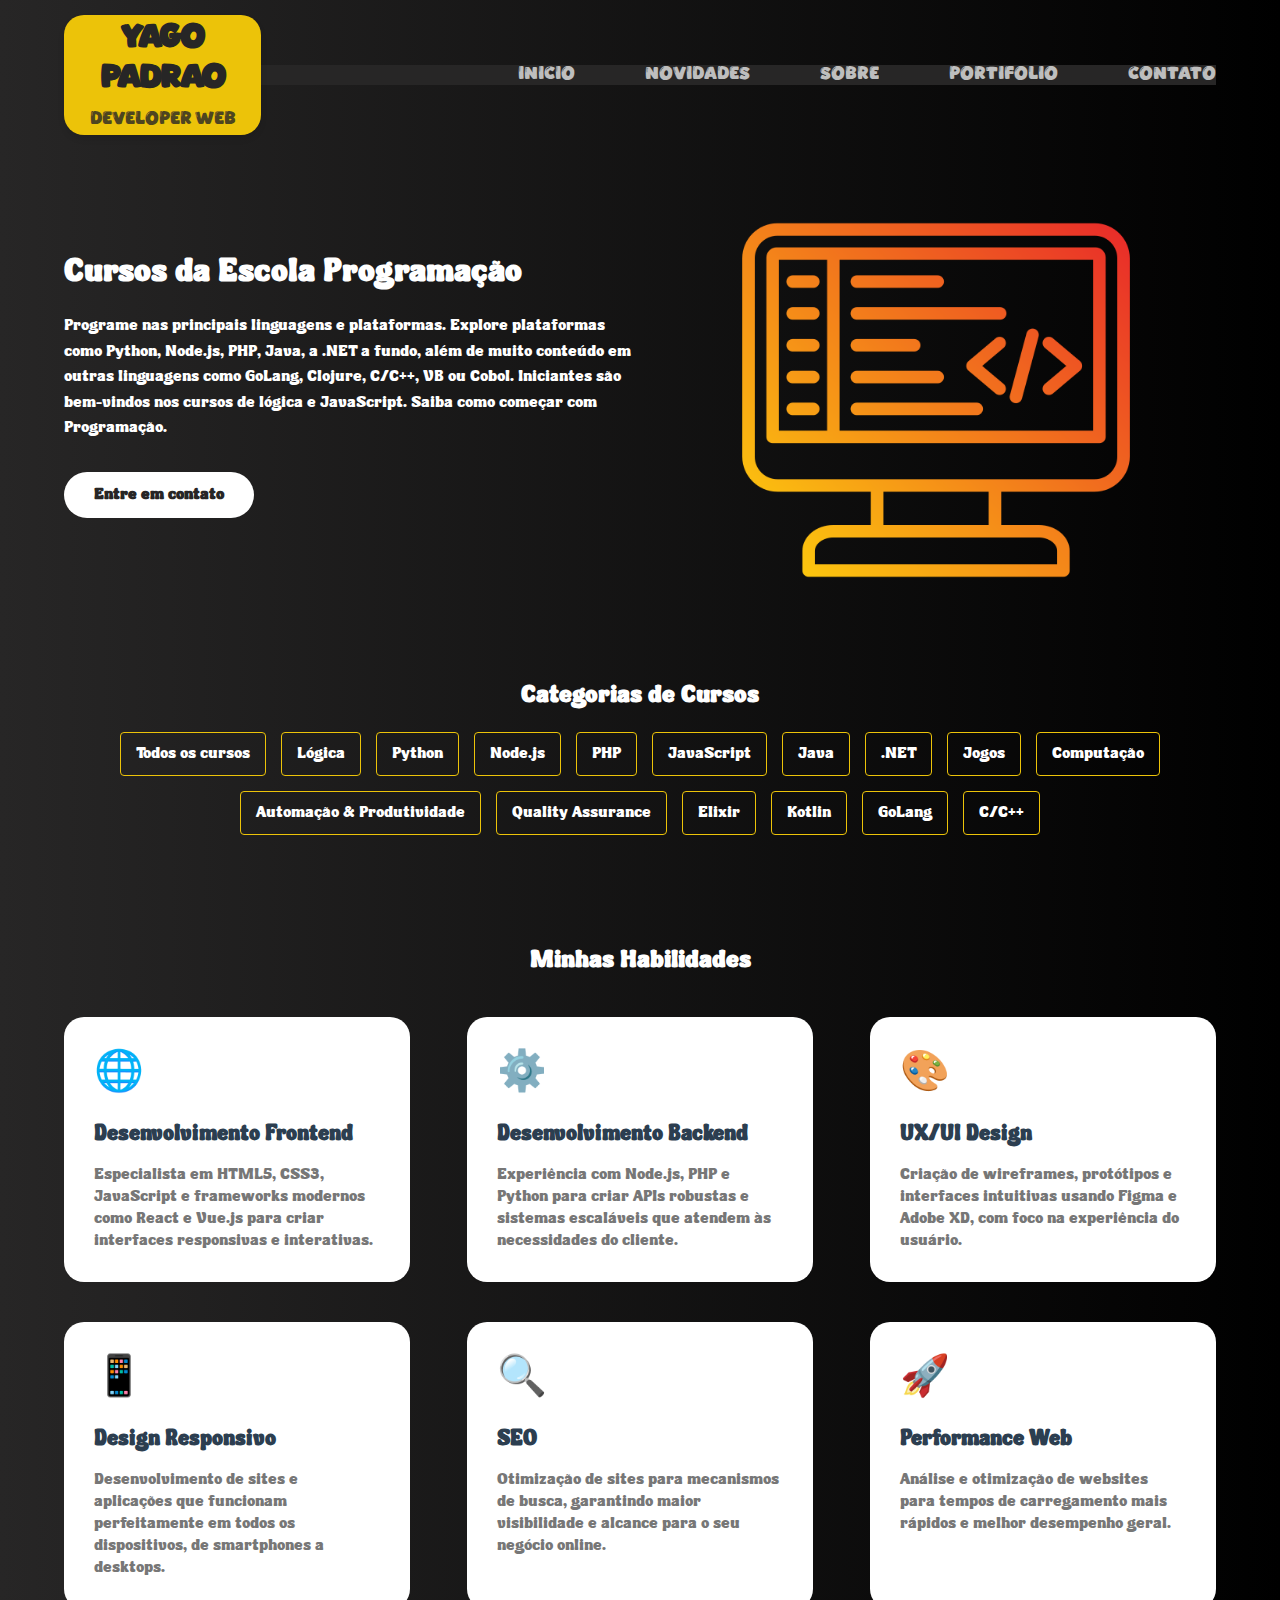
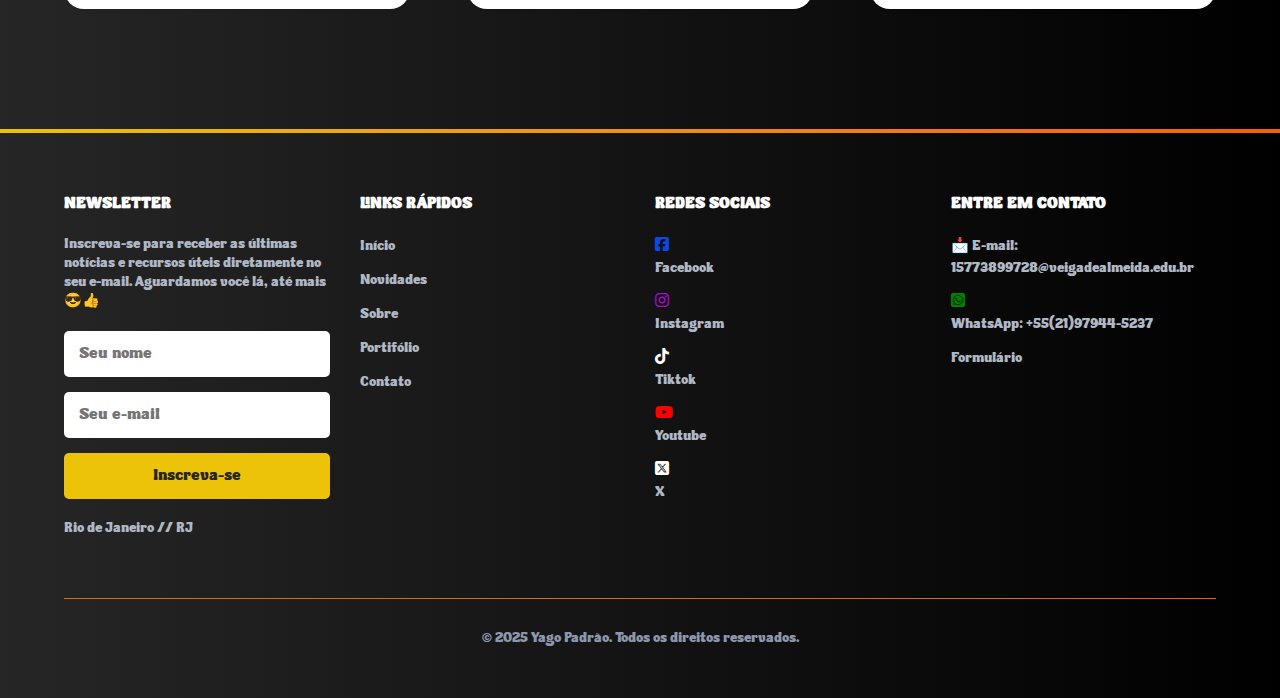
==== index.html @ 69224cd0 "v7" ====
<!doctype html>
<html lang="pt-BR">

<head>
    <meta charset="UTF-8" />
    <meta name="viewport" content="width=device-width, initial-scale=1.0" />
    <title>Início-My Website</title>
    <link rel="stylesheet" href="style.css" />
    <link rel="stylesheet" href="https://cdnjs.cloudflare.com/ajax/libs/font-awesome/6.7.2/css/all.min.css"
        integrity="sha512-Evv84Mr4kqVGRNSgIGL/F/aIDqQb7xQ2vcrdIwxfjThSH8CSR7PBEakCr51Ck+w+/U6swU2Im1vVX0SVk9ABhg=="
        crossorigin="anonymous" referrerpolicy="no-referrer" />
</head>

<body>
    <header class="header">
        <div class="header-content">
            <div class="logo">
                <div class="name">Yago Padrão</div>
                <div class="tagline">Developer Web</div>
            </div>

            <!-- Botão hamburguer e checkbox para controle do menu -->
            <input type="checkbox" id="menu-toggle" class="menu-toggle" />
            <label for="menu-toggle" class="hamburger-btn">
                <span class="hamburger-line"></span>
                <span class="hamburger-line"></span>
                <span class="hamburger-line"></span>
            </label>

            <nav class="nav-categories">
                <a href="./index.html">INÍCIO</a>
                <a href="./src/paginas/Novidades/index.html">NOVIDADES</a>
                <a href="./src/paginas/Sobre/index.html">SOBRE</a>
                <a href="./src/paginas/Portifolio/index.html">PORTIFÓLIO</a>
                <a href="./src/paginas/Contato/index.html">CONTATO</a>
            </nav>
        </div>
    </header>

    <main class="main-content">
        <div class="main-container">
            <div class="content-text">
                <h1>Cursos da Escola Programação</h1>
                <p>
                    Programe nas principais linguagens e plataformas. Explore
                    plataformas como Python, Node.js, PHP, Java, a .NET a fundo, além de
                    muito conteúdo em outras linguagens como GoLang, Clojure, C/C++, VB
                    ou Cobol. Iniciantes são bem-vindos nos cursos de lógica e
                    JavaScript. Saiba como começar com Programação.
                </p>
                <a href="./src/paginas/Contato/index.html" class="cta-button">Entre em contato</a>
            </div>
            <div class="content-illustration">
                <img src="./src/img/pc 2 (transparent icon).png" alt="Programming illustration" />
            </div>
        </div>
    </main>

    <section class="course-categories">
        <div class="category-container">
            <h2>Categorias de Cursos</h2>
            <div class="category-links">
                <a href="#">Todos os cursos</a>
                <a href="#">Lógica</a>
                <a href="#">Python</a>
                <a href="#">Node.js</a>
                <a href="#">PHP</a>
                <a href="#">JavaScript</a>
                <a href="#">Java</a>
                <a href="#">.NET</a>
                <a href="#">Jogos</a>
                <a href="#">Computação</a>
                <a href="#">Automação & Produtividade</a>
                <a href="#">Quality Assurance</a>
                <a href="#">Elixir</a>
                <a href="#">Kotlin</a>
                <a href="#">GoLang</a>
                <a href="#">C/C++</a>
            </div>
        </div>
    </section>

    <!-- Habilidades Section -->
    <section class="skills" id="habilidades">
        <div class="container">
            <h2 class="section-title">Minhas Habilidades</h2>
            <div class="skills-content">
                <div class="skill-box">
                    <div class="skill-icon">🌐</div>
                    <h3 class="skill-title">Desenvolvimento Frontend</h3>
                    <p>
                        Especialista em HTML5, CSS3, JavaScript e frameworks modernos como
                        React e Vue.js para criar interfaces responsivas e interativas.
                    </p>
                </div>
                <div class="skill-box">
                    <div class="skill-icon">⚙️</div>
                    <h3 class="skill-title">Desenvolvimento Backend</h3>
                    <p>
                        Experiência com Node.js, PHP e Python para criar APIs robustas e
                        sistemas escaláveis que atendem às necessidades do cliente.
                    </p>
                </div>
                <div class="skill-box">
                    <div class="skill-icon">🎨</div>
                    <h3 class="skill-title">UX/UI Design</h3>
                    <p>
                        Criação de wireframes, protótipos e interfaces intuitivas usando
                        Figma e Adobe XD, com foco na experiência do usuário.
                    </p>
                </div>
                <div class="skill-box">
                    <div class="skill-icon">📱</div>
                    <h3 class="skill-title">Design Responsivo</h3>
                    <p>
                        Desenvolvimento de sites e aplicações que funcionam perfeitamente
                        em todos os dispositivos, de smartphones a desktops.
                    </p>
                </div>
                <div class="skill-box">
                    <div class="skill-icon">🔍</div>
                    <h3 class="skill-title">SEO</h3>
                    <p>
                        Otimização de sites para mecanismos de busca, garantindo maior
                        visibilidade e alcance para o seu negócio online.
                    </p>
                </div>
                <div class="skill-box">
                    <div class="skill-icon">🚀</div>
                    <h3 class="skill-title">Performance Web</h3>
                    <p>
                        Análise e otimização de websites para tempos de carregamento mais
                        rápidos e melhor desempenho geral.
                    </p>
                </div>
            </div>
        </div>
    </section>

    <div class="gradient-divider"></div>

    <footer>
        <div class="container footer-content">
            <div class="footer-columns">
                <div class="footer-column">
                    <h4>Newsletter</h4>
                    <p>
                        Inscreva-se para receber as últimas notícias e recursos úteis diretamente no seu e-mail.
                        Aguardamos você lá, até mais 😎👍
                    </p>
                    <form class="newsletter-form">
                        <input type="text" placeholder="Seu nome" required />
                        <input type="email" placeholder="Seu e-mail" required />
                        <button type="submit"><a href="./src/paginas/newsletter/index.html">Inscreva-se</a></button>
                    </form>

                    <div class="footer-links">
                        <p>Rio de Janeiro // RJ</p>
                    </div>
                </div>
                <div class="footer-column">
                    <h4>Links Rápidos</h4>
                    <ul>
                        <li><a href="/html-css/index.html">Início</a></li>
                        <li><a href="./src/paginas/Novidades/index.html">Novidades</a></li>
                        <li><a href="./src/paginas/Sobre/index.html">Sobre</a></li>
                        <li><a href="./src/paginas/Portifolio/index.html">Portifólio</a></li>
                        <li><a href="./src/paginas/Contato/index.html">Contato</a></li>
                    </ul>
                </div>
                <div class="footer-column">
                    <h4>Redes Sociais</h4>
                    <ul>
                        <div class="social-icon">
                            <i class="fa-brands fa-square-facebook"></i>
                            <li><a href="https://www.facebook.com/" target="_blank">Facebook</a></li>
                        </div>
                        <div class="social-icon">
                            <i class="fa-brands fa-instagram"></i>
                            <li><a href="https://www.instagram.com/" target="_blank">Instagram</a></li>
                        </div>
                        <div class="social-icon">
                            <i class="fa-brands fa-tiktok"></i>
                            <li><a href="https://www.tiktok.com" target="_blank">Tiktok</a></li>
                        </div>
                        <div class=" social-icon">
                            <i class="fa-brands fa-youtube"></i>
                            <li><a href="https://www.youtube.com/" target="_blank">Youtube</a></li>
                        </div>
                        <div class=" social-icon">
                            <i class="fa-brands fa-square-x-twitter"></i>
                            <li><a href="https://x.com/" target="_blank">X</a></li>
                        </div>
                    </ul>
                </div>
                <div class="footer-column">
                    <h4>Entre em Contato</h4>
                    <ul>
                        <li><a href="https://outlook.office.com/mail/" target="_blank">📩 E-mail:
                                15773899728@veigadealmeida.edu.br </a></li>
                        <div class="social-icon">
                            <i class="fa-brands fa-square-whatsapp"></i>
                            <li><a href="https://contate.me/5521979445237" target="_blank">WhatsApp:
                                    +55(21)97944-5237</a></li>
                        </div>
                        <li><a href="./src/paginas/Contato/index.html">Formulário</a></li>
                    </ul>
                </div>
            </div>
            <div class="footer-bottom">
                <p>© 2025 Yago Padrão. Todos os direitos reservados.</p>
            </div>
        </div>
    </footer>
</body>

</html>
---- style.css ----
* {
    margin: 0;
    padding: 0;
    box-sizing: border-box;
    font-family: Feelin;
}

html {
    width: 100vw;
    overflow-x: hidden;
}

body {
    background-color: #f4f4f4;
    max-width: 100%;
    overflow-x: hidden;
}

/* Header Styles */
.header {
    background-image: linear-gradient(to right, #272626, black);
    color: #FFFFFF;
    width: 100%;
}

.header-content {
    display: flex;
    max-width: 1500px;
    margin: 0 auto;
    justify-content: space-between;
    align-items: center;
    padding: 15px 5%;
    position: relative; /* Adicionado para posicionamento do botão hambúrguer */
}

.logo {
    text-align: center;
    background-color: #ecc309;
    color: #272626;
    padding: 5px 10px;
    border-radius: 20px;
    box-shadow: 0 4px 6px rgba(0,0,0,0.1);
    transition: transform 0.3s ease;
    position: relative;
    margin-right: 0;
}

.logo:hover {
    transform: scale(1.05);
}

.name {
    font-size: 30px;
    font-family: Backso;
    font-weight: bold;
    letter-spacing: -2px;
}

.tagline {
    font-size: 16px;
    font-family: Backso;
    margin-top: 10px;
    opacity: 0.8;
}

.header-content nav {
    display: flex;
    gap: 20px;
}

.header-content-nav a {
    color: #FFFFFF;
    text-decoration: none;
    font-size: 0.9rem;
}

.header-actions {
    display: flex;
    align-items: center;
    gap: 15px;
}

/* Estilo para o botão hambúrguer e menu mobile */
.menu-toggle {
    display: none; /* Esconde o checkbox */
}

.hamburger-btn {
    display: none; /* Por padrão o botão fica escondido */
    flex-direction: column;
    justify-content: space-between;
    width: 30px;
    height: 22px;
    cursor: pointer;
    position: absolute;
    top: 25px;
    right: 25px;
    z-index: 100;
}

.hamburger-line {
    display: block;
    width: 100%;
    height: 3px;
    background-color: #FFFFFF;
    border-radius: 3px;
    transition: all 0.3s ease;
}

/* Navigation Categories */
.nav-categories {
    background-image: linear-gradient(to right, #272626);
    width: 100%;
    display: flex;
    justify-content: flex-end; /* Alinha os links à direita */
}

.nav-content {
    display: flex;
    justify-content: center;
    max-width: 1300px;
    margin: 0 auto;
    padding: 20px 5%;
    gap: 20px;
    flex-wrap: wrap;
}

@font-face {
    font-family: 'Feelin';
    src: url('./src/fonts/Feelin\ Teachy\ TTF.ttf') format('truetype');
}

/*Aqui vc coloca a interligação da fonte ao seu site*/
@font-face {   
    font-family: 'Backso'; 
    src: url('./src/fonts/Backso.otf') format('opentype'), url('./src/fonts/Backso.ttf') format('truetype'); 
}

.nav-categories a {
    color: #FFFFFF;
    text-decoration: none;
    margin-left: 50px;
    font-size: 1rem;
    font-family: Backso;   
    opacity: 0.7;
    transition: all 0.3s ease;
    position: relative;
}

.nav-categories a:hover {
    opacity: 1;
    color: #ecc309; /*cor do link quando o mouse passa por cima.*/
    transform: translateY(-4px); /*faz leves e pequenos deslocamentos verticais de elementos de forma suave e eficiente para cima */
}

.nav-categories a::after {
    content: '';/**/
    position: absolute; /**/
    bottom: -5px; /**/
    left: 0; /**/
    width: 0; /**/
    height: 2px; /**/
    background-color: #ecc309; /*cor do sublinhado*/
    transition: width 0.3s; /*animacao suave do sublinhado (velocidade com que ele aparece)*/
}

.nav-categories a:hover::after {
    width: 100%;
}

/* Main Content */
.main-content {
    background-image: linear-gradient(to right, #272626, #000);
    color: #FFFFFF;
    width: 100%;
}

.main-container {
    display: flex;
    max-width: 1500px;
    margin: 0 auto;
    padding: 50px 5%;
    align-items: center;
}

.content-text {
    flex: 1;
}

.content-text h1 {
    font-size: 2rem;
    margin-bottom: 20px;
}

.content-text p {
    margin-bottom: 30px;
    line-height: 1.6;
}

/*Referente ao botao de "entre em contato"*/
.cta-button {
    display: inline-block;
    background-color: #ffffff;
    color: #272626;
    margin-bottom: 30px;
    padding: 12px 30px;
    text-decoration: none;
    border-radius: 30px;
    font-weight: bold;
    transition: transform 0.3s, box-shadow 0.3s;
    position: relative; /* Adicionar posição relativa */
}

/*Referente ao hover do botao*/
.cta-button:hover {
    transform: translateY(-3px);
    box-shadow: 0 5px 15px rgba(231, 189, 3, 0.1);
    color: #ecc309;
    background-color: #000;
    transition: background-color 0.3s, color 0.3s;
    border: 1px solid #ecc309; /* Corrigido: vírgulas removidas */
}

.content-illustration {
    flex: 1;
    display: flex;
    justify-content: flex-end;
}

.content-illustration img {
    max-width: 400px;
    height: auto;
    margin-right: 80px;
}

/* Course Categories */
.course-categories {
    background-image: linear-gradient(to right, #272626, #000);
    width: 100%;
}

.category-container {
    max-width: 1500px;
    margin: 0 auto;
    padding: 30px 5%;
    text-align: center;
}

.course-categories h2 {
    margin-bottom: 20px;
    color: #FFFFFF;
}

.category-links {
    display: flex;
    justify-content: center;
    flex-wrap: wrap;
    gap: 15px;
}

.category-links a {
    text-decoration: none;
    color: #fff;
    border: 1px solid #ecc309;
    padding: 10px 15px;
    border-radius: 4px;
    transition: background-color 0.3s, color 0.3s;
}

.category-links a:hover {
    background-color: #272626;
    color: #FFFFFF;
}

/* Habilidades section */
.skills {
    padding: 80px 0; /*Isso se refere ao preenchimento interno da coloracao do background da section que no caso é a cor: #f9f9f9.*/
    background-image: linear-gradient(to right, #272626, #000);/*Isso é a cor de fundo da section.*/
}

/*Isso se refere aos conteiners retangulares (brancos) que cobrem o texto interno (o conteudo um si)*/
.skills-content {  
    display: flex;  /*isso organiza os containers retangulares em colunas dispostos na posicao 3x3.*/
    flex-wrap: wrap; /*Organiza os containers retangulares em suas posicoes.*/
    justify-content: space-between; /* Coloca um espaço igualitario entre os containers retangulares.*/
    max-width: 1500px;
    margin: 0 auto;
    padding: 0 5%;
}

/*Isso se refere ao box (como se fosse um container dentro de outro container) dentro dos containers retangulares*/
.skill-box {
    background-color: white; /*Cor dos containers retangulares*/
    border-radius: 20px; /*formato da Borda do container retangular*/
    padding: 30px; /*Preenchimento interno do container retangular*/
    width: 30%; /*Largura do container retangular*/
    margin-bottom: 40px; /*Se refere a mergem inferior (a baixo dos containers).*/
    box-shadow: 0 5px 15px rgba(0, 0, 0, 0.007); /*Isso se refere ao sombreamento do container retangular (atras do container/sensacao de destacamento 3D) (esse fica fixo o tempo todo).*/
    transition: transform 0.3s, box-shadow 0.3s; /*Suaviza a transisao da movimentacao 3D do container retangular.*/
}

/*Cria o efeito houver nos cards de habilidades.*/
.skill-box:hover {
    transform: translateY(-10px);/*faz leves e pequenos deslocamentos verticais de elementos de forma suave e eficiente para cima*/
    box-shadow: 0 15px 30px rgba(0, 0, 0, 0.007); /*Cria uma sombra atras do container retangular quando o mouse passa em cima, (apenas aparece quando passado por cima o mouse).*/
}

/*Se refere aos icones dos boxs*/
.skill-icon {
    font-size: 2.5rem; /* Se refere ao tamanho de todos os icones de todos os cards.*/
    margin-bottom: 20px; /*Margem inferior dos icones em relacao a distancia do texto em baixo.*/
}

/*Se refere ao titulo h2 dos boxs*/
.skill-title {
    font-size: 1.3rem; /*tamanho do titulo dos cards.*/
    margin-bottom: 15px; /*margem inferior do titulo em relacao a distancia do texto em baixo.*/
    color: #2c3e50; /*cor do titulo dos cards.*/
}
.skills .section-title {
    color: #ffff;
    text-align: center;
    margin-bottom: 40px;
}

/*Texto <p> dentro das Boxs*/
.skill-box p {
    color: #777; /*Cor do texto paragrafo (em todos os cards).*/
}

/* Responsive design for skills section */
@media screen and (max-width: 992px) {
    .skill-box {
        width: 45%; /* Duas colunas em tablets */
    }
}

@media screen and (max-width: 768px) {
    .skill-box {
        width: 100%; /* Uma coluna em dispositivos móveis */
        margin-left: 0;
        margin-right: 0;
    }
    
    .skills-content {
        justify-content: center; /* Centraliza os cards em dispositivos móveis */
    }
}

/* Gradient Divider */
.gradient-divider {
    height: 4px;
    width: 100%;
    background-image: linear-gradient(to right, #ecc309, #f55f08);
    margin: 0;
    padding: 0;
}

/* Updated Footer Styles */
footer {
    background-image: linear-gradient(to right, #272626, #000);
    color: white;
    padding: 60px 0 30px;
    width: 100%;
}

.footer-content {
    max-width: 1500px;
    margin: 0 auto;
    padding: 0 5%;
}

.footer-columns {
    display: flex;
    justify-content: space-between;
    margin-bottom: 40px;
}

.footer-column {
    flex: 1;
    margin-right: 30px;
}

.footer-column:last-child {
    margin-right: 0;
}

.footer-column h4 {
    font-size: 1rem;
    margin-bottom: 20px;
    text-transform: uppercase;
    color: #fff;
}

.footer-column p {
    font-size: 0.9rem;
    color: #B0B8C5;
    margin-bottom: 20px;
}

.fa-square-facebook {
    color: rgb(13, 72, 236);
}

.fa-instagram {
    color: rgb(164, 11, 211);
}

.fa-youtube {
    color: red;
}

.fa-square-x-twitter {
    color: #fff;
}

.fa-square-whatsapp {
    color: green;
}

.newsletter-form input {
    width: 100%;
    background-color: #fff;
    border: none;
    color: black;
    padding: 12px 15px;
    margin-bottom: 15px;
    border-radius: 5px;
    font-size: 1rem;
}

.newsletter-form button {
    width: 100%;
    background-color: #ecc309;
    color: #272626;
    border: none;
    padding: 12px 15px;
    border-radius: 5px;
    cursor: pointer;
    font-size: 1rem;
    transition: background-color 0.3s;
}

.newsletter-form button a {
    text-decoration: none;
    color: #272626;
}

.newsletter-form button a:hover {
    color: #ecc309;
}

.newsletter-form button:hover {
    background-color: #000;
    color:#ecc309;
    border: 1px solid #ecc309
}

.footer-links {
    margin-top: 20px;
    color: #8C97AD;
    font-size: 0.9rem;
}

.footer-links a {
    color: #8C97AD;
    text-decoration: none;
}

.footer-column ul {
    list-style: none;
    padding: 0;
}

.footer-column ul li {
    margin-bottom: 12px;
}

.footer-column ul li a {
    color: #B0B8C5;
    text-decoration: none;
    font-size: 0.9rem;
    transition: color 0.3s;
}

.footer-column ul li a:hover {
    color: #ecc309;
}

.footer-bottom {
    border-top: 1px solid #f55f08;
    padding-top: 30px;
    text-align: center;
}

.footer-bottom p {
    color: #8C97AD;
    font-size: 0.9rem;
    margin-bottom: 20px;
}

/* Responsive Design */
@media screen and (max-width: 768px) {
    .header-content {
        flex-direction: column;
        gap: 15px;
        padding-bottom: 20px;
    }

    /* Mostra o botão hambúrguer */
    .hamburger-btn {
        display: flex;
    }
    
    /* Reestiliza o nav-categories para modo mobile */
    .nav-categories {
        position: fixed;
        top: 0;
        right: -100%;
        width: 250px;
        height: 100vh;
        background-image: linear-gradient(to bottom, #272626, black);
        flex-direction: column;
        align-items: flex-start;
        justify-content: flex-start;
        padding-top: 70px;
        transition: right 0.3s ease;
        z-index: 90;
    }
    
    .nav-categories a {
        margin: 15px 25px;
        font-size: 1.2rem;
        display: block;
        width: 100%;
    }
    
    /* Quando o checkbox está marcado, mostra o menu */
    .menu-toggle:checked ~ .nav-categories {
        right: 0;
    }
    
    /* Animação das linhas do hambúrguer quando ativo */
    .menu-toggle:checked ~ .hamburger-btn .hamburger-line:nth-child(1) {
        transform: translateY(9px) rotate(45deg);
    }
    
    .menu-toggle:checked ~ .hamburger-btn .hamburger-line:nth-child(2) {
        opacity: 0;
    }
    
    .menu-toggle:checked ~ .hamburger-btn .hamburger-line:nth-child(3) {
        transform: translateY(-9px) rotate(-45deg);
    }

    .logo {
        margin-bottom: 40px;
        margin-left: 15px;
        z-index: 80;
    }

    .name {
        font-size: 1.5rem;
    }

    .main-container {
        flex-direction: column;
        text-align: center;
    }

    .content-illustration {
        justify-content: center;
        margin-top: 30px;
        margin-left: 100px;
    }

    .content-illustration img {
        width: 100%;
        margin-left: -20px;
    }

    .header-nav, .header-actions {
        flex-direction: column;
        align-items: center;
    }

    .footer-columns {
        flex-direction: column;
    }

    .footer-column {
        margin-right: 0;
        margin-bottom: 30px;
    }

    .footer-bottom {
        flex-direction: column;
        text-align: center;
        gap: 20px;
    }
}
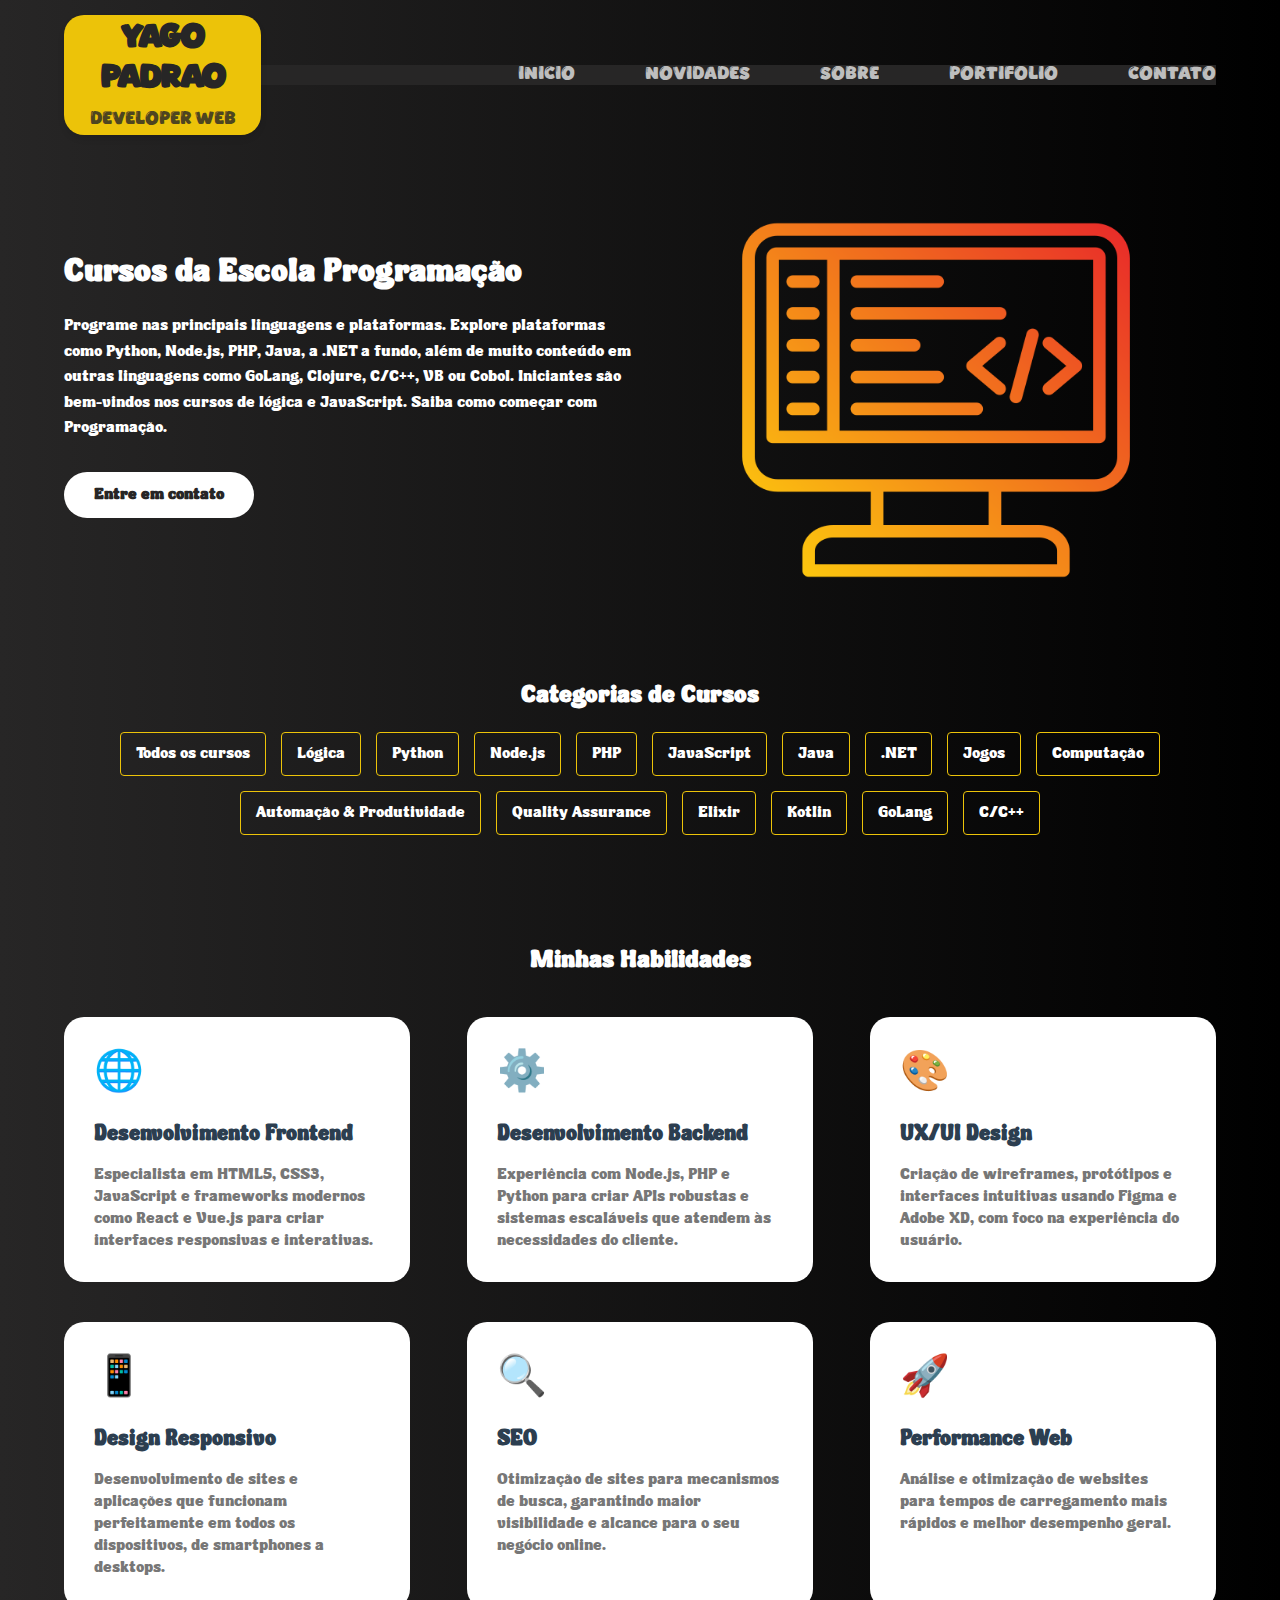
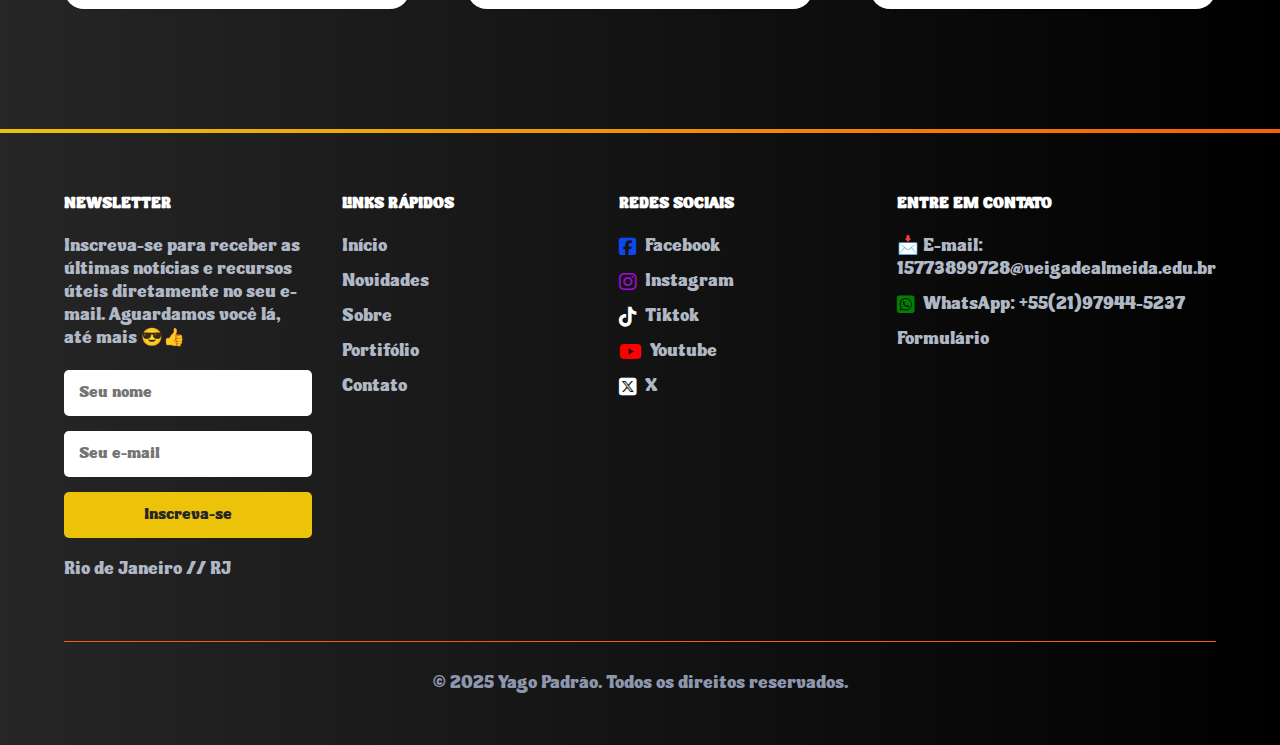
==== commit cd6ed7ad: "v8" ====
--- a/index.html
+++ b/index.html
@@ -168,41 +168,32 @@
                         <li><a href="./src/paginas/Contato/index.html">Contato</a></li>
                     </ul>
                 </div>
+
+                <!-- Seção de Redes Sociais (modificada) -->
                 <div class="footer-column">
                     <h4>Redes Sociais</h4>
                     <ul>
-                        <div class="social-icon">
-                            <i class="fa-brands fa-square-facebook"></i>
-                            <li><a href="https://www.facebook.com/" target="_blank">Facebook</a></li>
-                        </div>
-                        <div class="social-icon">
-                            <i class="fa-brands fa-instagram"></i>
-                            <li><a href="https://www.instagram.com/" target="_blank">Instagram</a></li>
-                        </div>
-                        <div class="social-icon">
-                            <i class="fa-brands fa-tiktok"></i>
-                            <li><a href="https://www.tiktok.com" target="_blank">Tiktok</a></li>
-                        </div>
-                        <div class=" social-icon">
-                            <i class="fa-brands fa-youtube"></i>
-                            <li><a href="https://www.youtube.com/" target="_blank">Youtube</a></li>
-                        </div>
-                        <div class=" social-icon">
-                            <i class="fa-brands fa-square-x-twitter"></i>
-                            <li><a href="https://x.com/" target="_blank">X</a></li>
-                        </div>
+                        <li><a href="https://www.facebook.com/" target="_blank"><i
+                                    class="fa-brands fa-square-facebook"></i> Facebook</a></li>
+                        <li><a href="https://www.instagram.com/" target="_blank"><i class="fa-brands fa-instagram"></i>
+                                Instagram</a></li>
+                        <li><a href="https://www.tiktok.com" target="_blank"><i class="fa-brands fa-tiktok"></i>
+                                Tiktok</a></li>
+                        <li><a href="https://www.youtube.com/" target="_blank"><i class="fa-brands fa-youtube"></i>
+                                Youtube</a></li>
+                        <li><a href="https://x.com/" target="_blank"><i class="fa-brands fa-square-x-twitter"></i> X</a>
+                        </li>
                     </ul>
                 </div>
+
+                <!-- Seção de Entre em Contato (modificada) -->
                 <div class="footer-column">
                     <h4>Entre em Contato</h4>
                     <ul>
                         <li><a href="https://outlook.office.com/mail/" target="_blank">📩 E-mail:
-                                15773899728@veigadealmeida.edu.br </a></li>
-                        <div class="social-icon">
-                            <i class="fa-brands fa-square-whatsapp"></i>
-                            <li><a href="https://contate.me/5521979445237" target="_blank">WhatsApp:
-                                    +55(21)97944-5237</a></li>
-                        </div>
+                                15773899728@veigadealmeida.edu.br</a></li>
+                        <li><a href="https://contate.me/5521979445237" target="_blank"><i
+                                    class="fa-brands fa-square-whatsapp"></i> WhatsApp: +55(21)97944-5237</a></li>
                         <li><a href="./src/paginas/Contato/index.html">Formulário</a></li>
                     </ul>
                 </div>
--- a/style.css
+++ b/style.css
@@ -393,29 +393,39 @@
 }
 
 .footer-column p {
-    font-size: 0.9rem;
+    font-size: 1.1rem;
     color: #B0B8C5;
     margin-bottom: 20px;
 }
 
 .fa-square-facebook {
     color: rgb(13, 72, 236);
+    font-size: 20px;
 }
 
 .fa-instagram {
     color: rgb(164, 11, 211);
+    font-size: 20px;
+}
+
+.fa-tiktok {
+    color: #fff;
+    font-size: 20px;
 }
 
 .fa-youtube {
     color: red;
+    font-size: 20px;
 }
 
 .fa-square-x-twitter {
     color: #fff;
+    font-size: 20px;
 }
 
 .fa-square-whatsapp {
     color: green;
+    font-size: 20px;
 }
 
 .newsletter-form input {
@@ -479,8 +489,14 @@
 .footer-column ul li a {
     color: #B0B8C5;
     text-decoration: none;
-    font-size: 0.9rem;
+    font-size: 1.1rem;
     transition: color 0.3s;
+    display: flex;
+    align-items: center;
+}
+
+.footer-column ul li a i {
+    margin-right: 8px; /* Espaço entre o ícone e o texto */
 }
 
 .footer-column ul li a:hover {
@@ -495,7 +511,7 @@
 
 .footer-bottom p {
     color: #8C97AD;
-    font-size: 0.9rem;
+    font-size: 1.1rem;
     margin-bottom: 20px;
 }
 
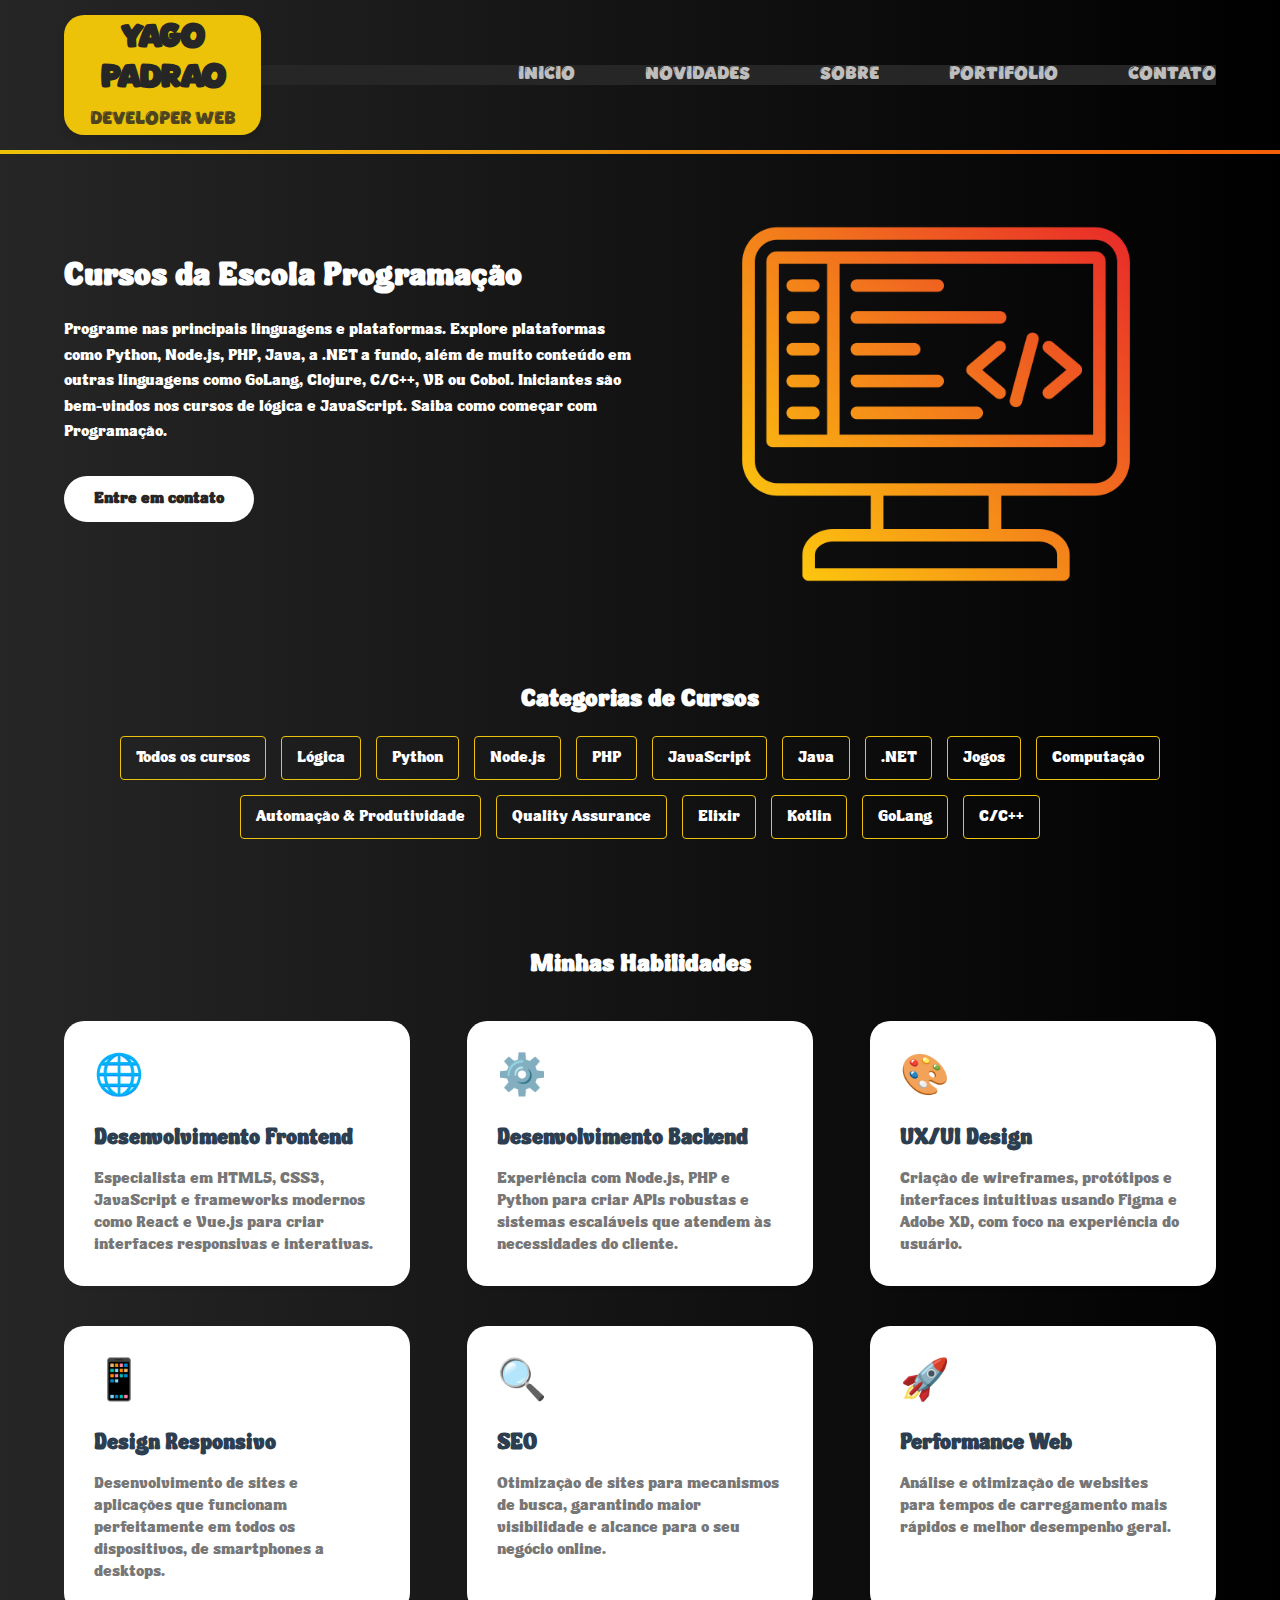
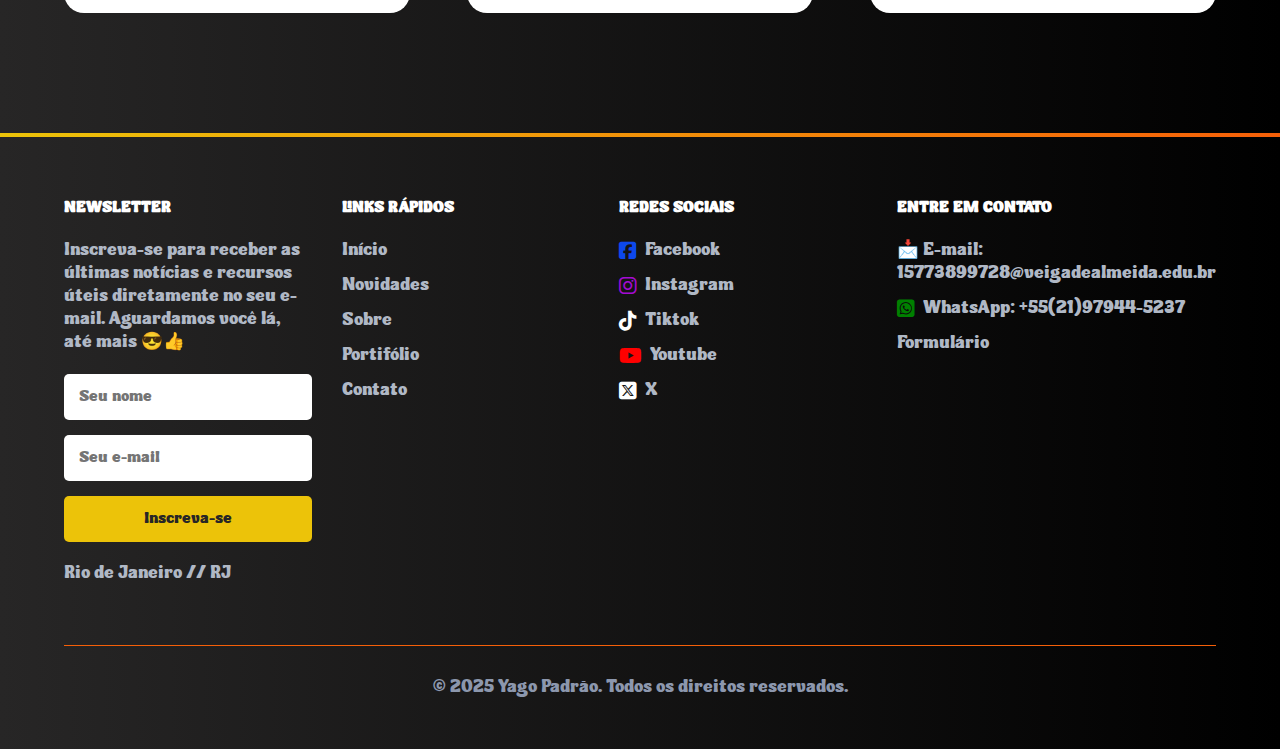
==== commit cf0b02de: "v17" ====
--- a/index.html
+++ b/index.html
@@ -28,7 +28,7 @@
             </label>
 
             <nav class="nav-categories">
-                <a href="./index.html">INÍCIO</a>
+                <a href="/html-css/index.html">INÍCIO</a>
                 <a href="./src/paginas/Novidades/index.html">NOVIDADES</a>
                 <a href="./src/paginas/Sobre/index.html">SOBRE</a>
                 <a href="./src/paginas/Portifolio/index.html">PORTIFÓLIO</a>
@@ -36,6 +36,8 @@
             </nav>
         </div>
     </header>
+
+    <div class="gradient-divider"></div>
 
     <main class="main-content">
         <div class="main-container">
@@ -148,10 +150,10 @@
                         Inscreva-se para receber as últimas notícias e recursos úteis diretamente no seu e-mail.
                         Aguardamos você lá, até mais 😎👍
                     </p>
-                    <form class="newsletter-form">
+                    <form class="newsletter-form" action="../html-css/src/paginas/newsletter/index.html">
                         <input type="text" placeholder="Seu nome" required />
                         <input type="email" placeholder="Seu e-mail" required />
-                        <button type="submit"><a href="./src/paginas/newsletter/index.html">Inscreva-se</a></button>
+                        <button type="submit">Inscreva-se</button>
                     </form>
 
                     <div class="footer-links">
--- a/style.css
+++ b/style.css
@@ -151,21 +151,6 @@
     opacity: 1;
     color: #ecc309; /*cor do link quando o mouse passa por cima.*/
     transform: translateY(-4px); /*faz leves e pequenos deslocamentos verticais de elementos de forma suave e eficiente para cima */
-}
-
-.nav-categories a::after {
-    content: '';/**/
-    position: absolute; /**/
-    bottom: -5px; /**/
-    left: 0; /**/
-    width: 0; /**/
-    height: 2px; /**/
-    background-color: #ecc309; /*cor do sublinhado*/
-    transition: width 0.3s; /*animacao suave do sublinhado (velocidade com que ele aparece)*/
-}
-
-.nav-categories a:hover::after {
-    width: 100%;
 }
 
 /* Main Content */
@@ -449,15 +434,6 @@
     cursor: pointer;
     font-size: 1rem;
     transition: background-color 0.3s;
-}
-
-.newsletter-form button a {
-    text-decoration: none;
-    color: #272626;
-}
-
-.newsletter-form button a:hover {
-    color: #ecc309;
 }
 
 .newsletter-form button:hover {
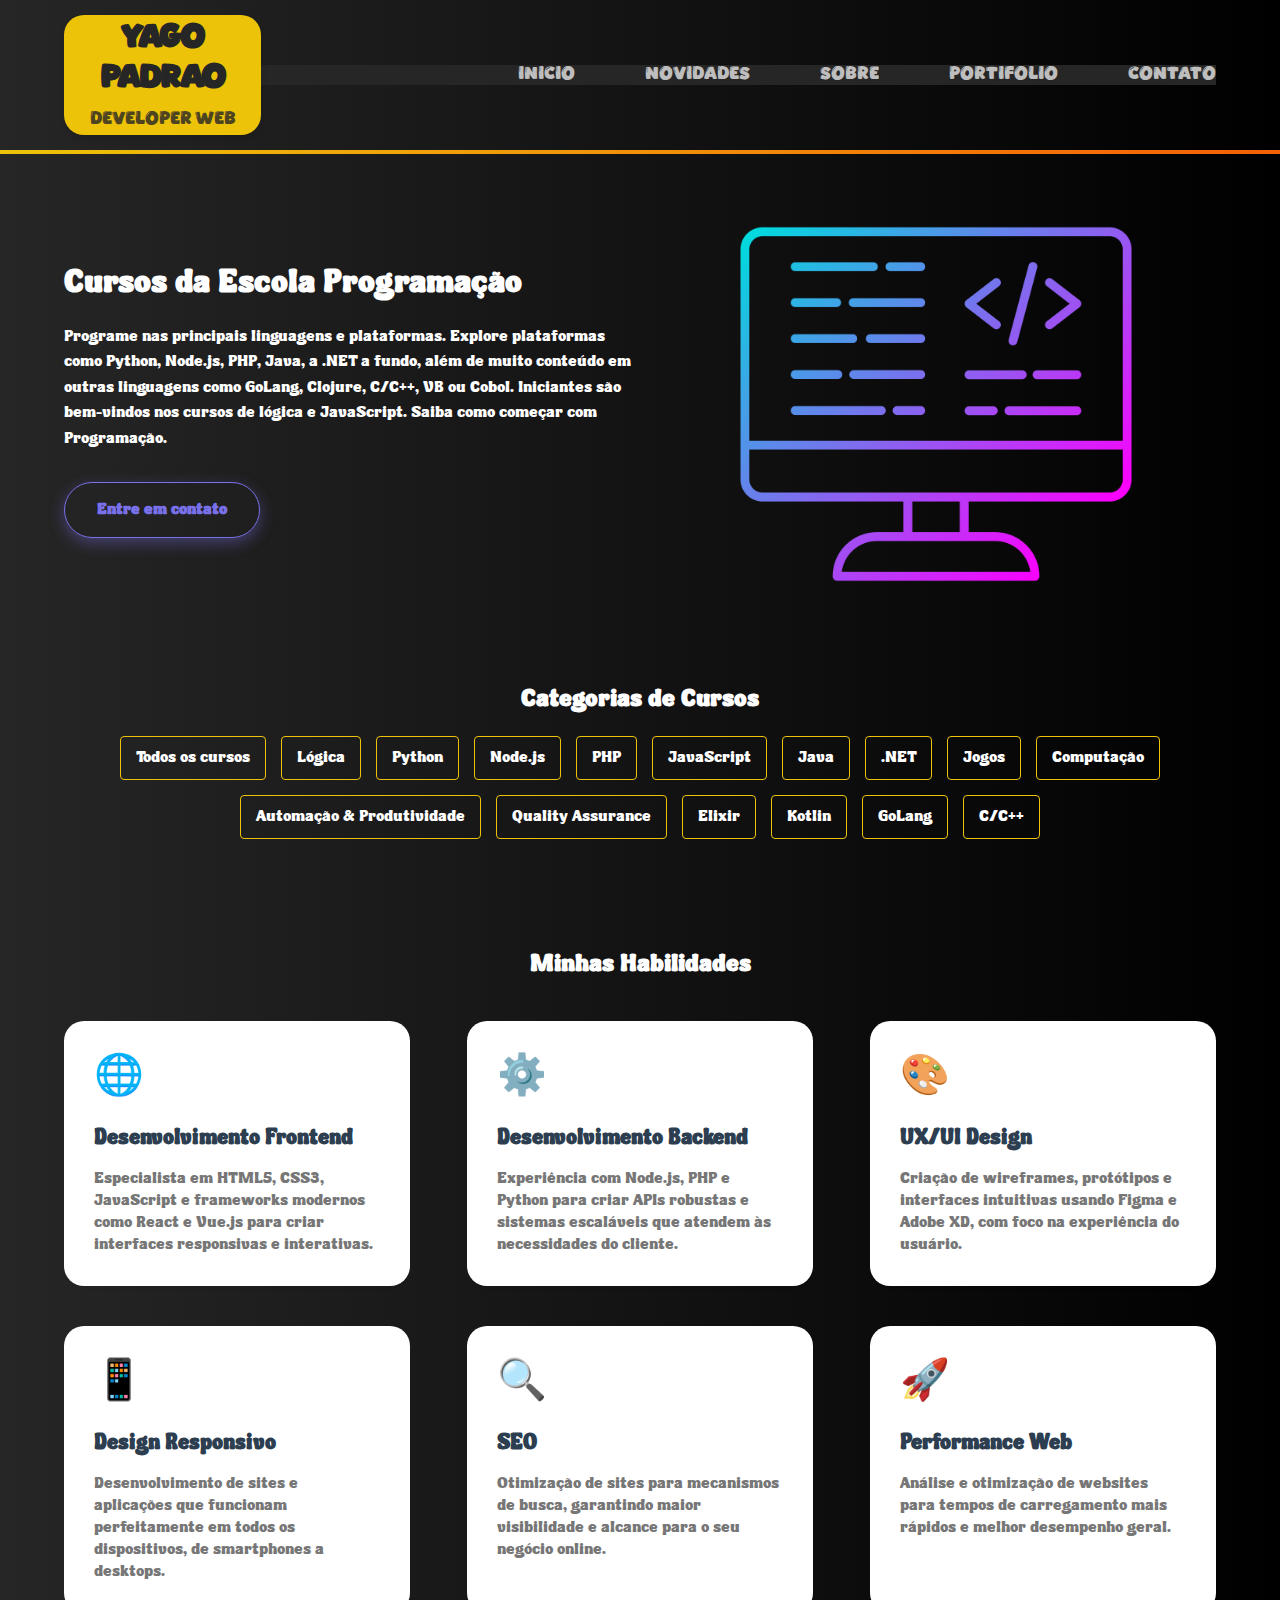
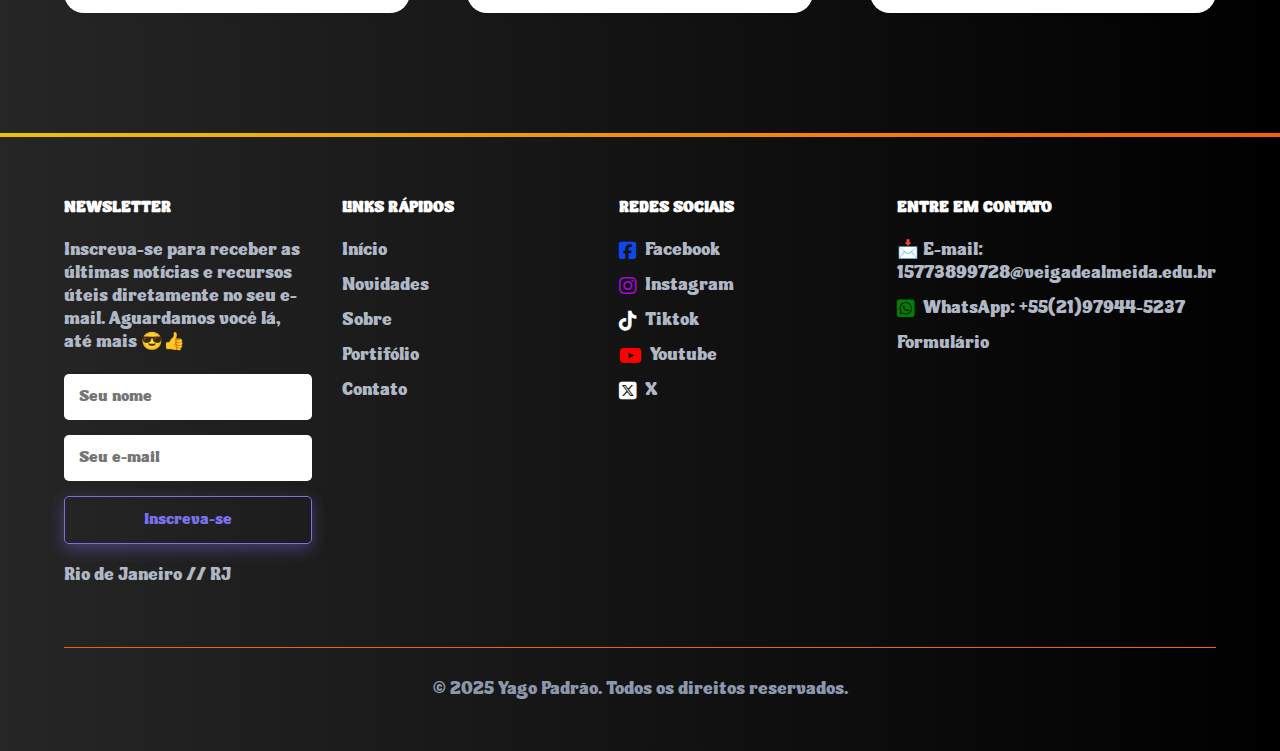
==== commit 15134180: "v22" ====
--- a/index.html
+++ b/index.html
@@ -53,7 +53,7 @@
                 <a href="./src/paginas/Contato/index.html" class="cta-button">Entre em contato</a>
             </div>
             <div class="content-illustration">
-                <img src="./src/img/pc 2 (transparent icon).png" alt="Programming illustration" />
+                <img src="./src/img/pc 3 (transparent icon).png" alt="Programming illustration" />
             </div>
         </div>
     </main>
--- a/style.css
+++ b/style.css
@@ -185,25 +185,26 @@
 /*Referente ao botao de "entre em contato"*/
 .cta-button {
     display: inline-block;
-    background-color: #ffffff;
-    color: #272626;
-    margin-bottom: 30px;
-    padding: 12px 30px;
+    padding: 1rem 2rem;
+    border: 1px solid #7971ea;
+    border-radius: 50px;
+    background-color: transparent;
     text-decoration: none;
-    border-radius: 30px;
-    font-weight: bold;
-    transition: transform 0.3s, box-shadow 0.3s;
-    position: relative; /* Adicionar posição relativa */
+    color: #7971ea;
+    font-size: 1rem;
+    font-weight: 600;
+    cursor: pointer;
+    position: relative;
+    overflow: hidden;
+    transition: all 0.3s;
+    box-shadow: 0 5px 15px rgba(121, 113, 234, 0.4);
+    z-index: 1;
 }
 
 /*Referente ao hover do botao*/
 .cta-button:hover {
-    transform: translateY(-3px);
-    box-shadow: 0 5px 15px rgba(231, 189, 3, 0.1);
-    color: #ecc309;
-    background-color: #000;
-    transition: background-color 0.3s, color 0.3s;
-    border: 1px solid #ecc309; /* Corrigido: vírgulas removidas */
+    transform: translateY(-5px);
+    box-shadow: 0 10px 20px rgba(121, 113, 234, 0.6);
 }
 
 .content-illustration {
@@ -426,20 +427,23 @@
 
 .newsletter-form button {
     width: 100%;
-    background-color: #ecc309;
-    color: #272626;
-    border: none;
+    background-color: transparent;
+    color: #7971ea;
+    border: 1px solid #7971ea;
     padding: 12px 15px;
     border-radius: 5px;
     cursor: pointer;
     font-size: 1rem;
-    transition: background-color 0.3s;
+    position: relative;
+    overflow: hidden;
+    transition: all 0.3s;
+    box-shadow: 0 5px 15px rgba(121, 113, 234, 0.4);
+    z-index: 1;
 }
 
 .newsletter-form button:hover {
-    background-color: #000;
-    color:#ecc309;
-    border: 1px solid #ecc309
+    transform: translateY(-3px);
+    box-shadow: 0 10px 20px rgba(121, 113, 234, 0.6);
 }
 
 .footer-links {
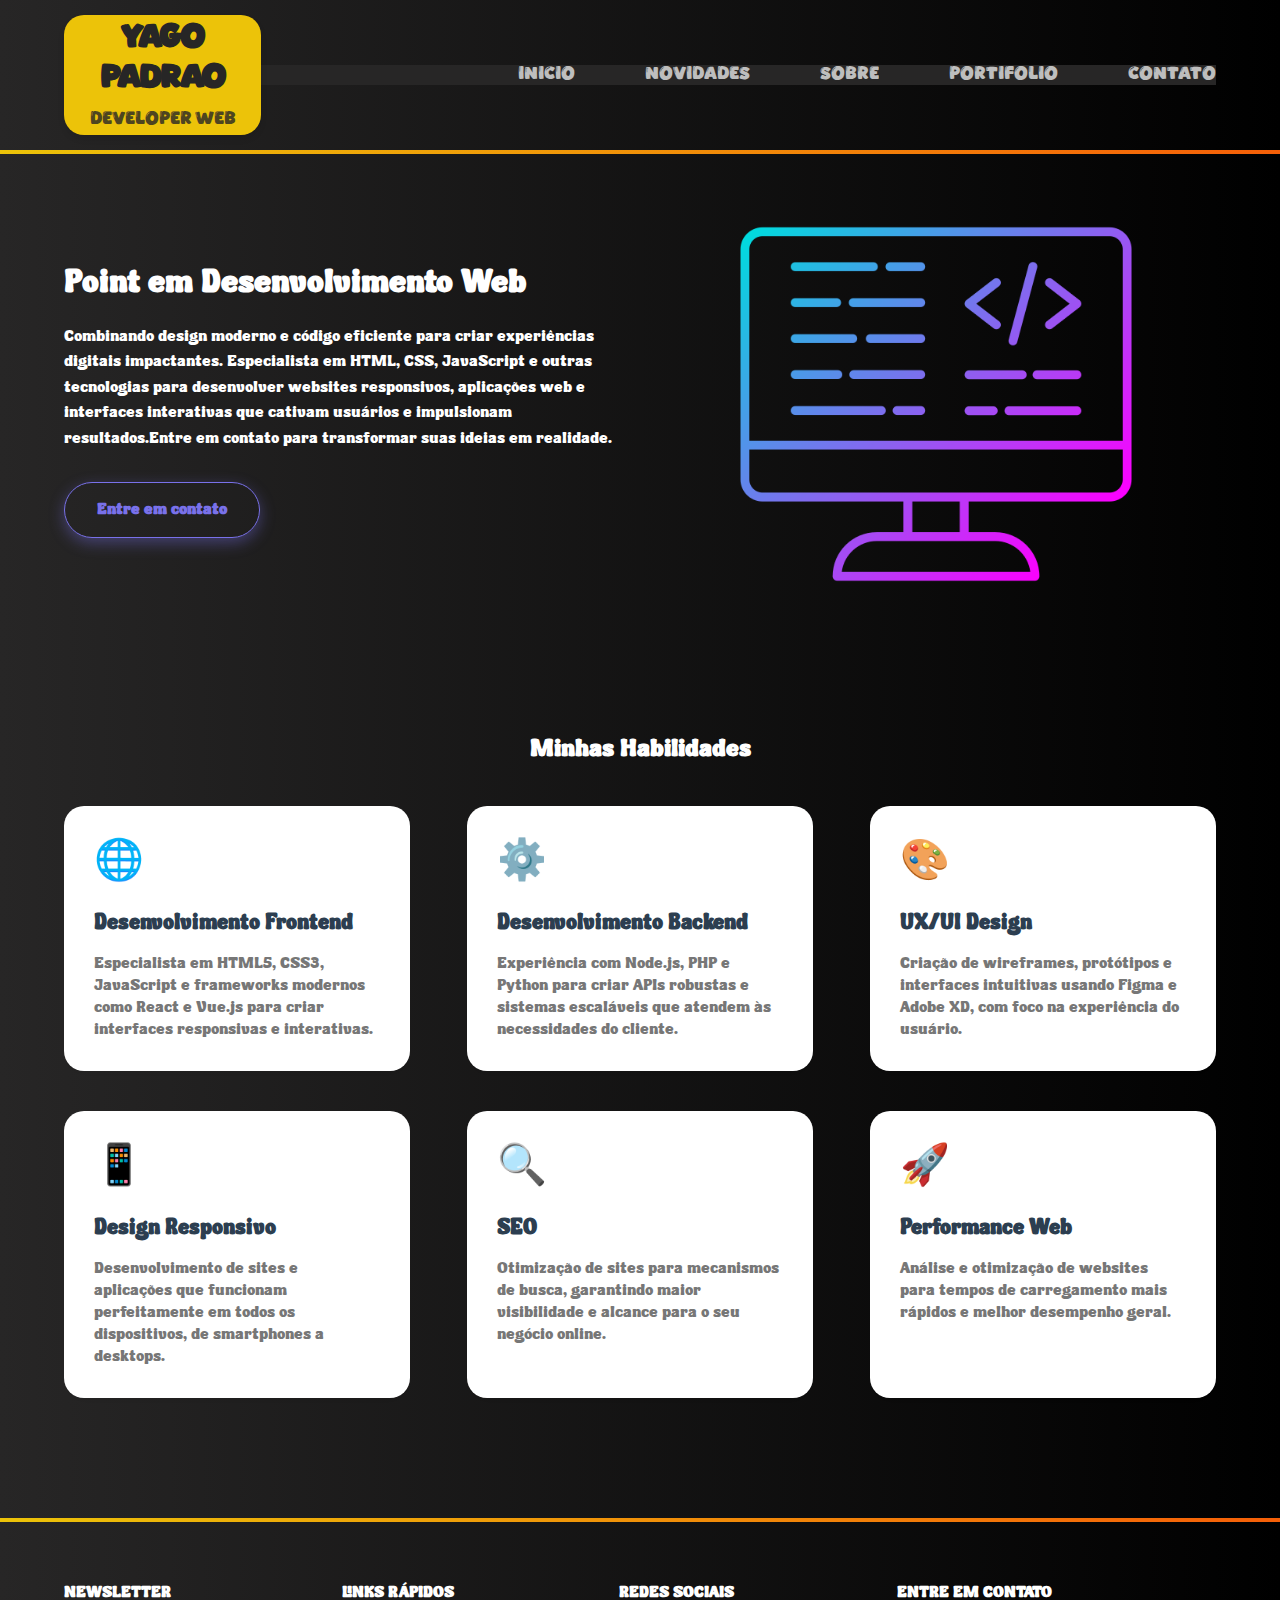
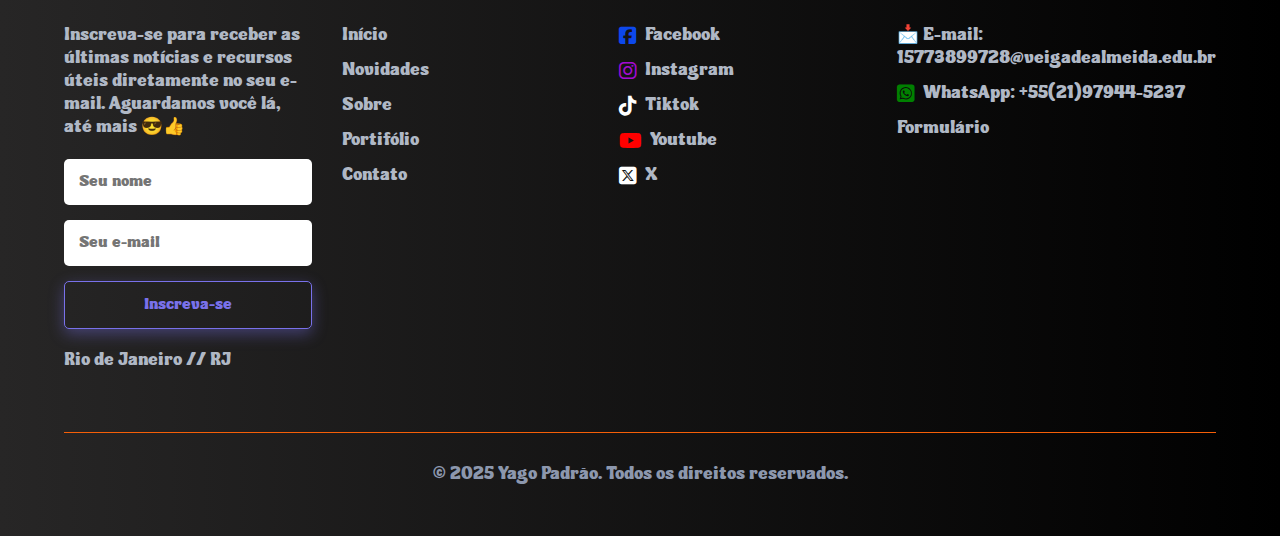
==== commit ddca621a: "v25" ====
--- a/index.html
+++ b/index.html
@@ -42,13 +42,12 @@
     <main class="main-content">
         <div class="main-container">
             <div class="content-text">
-                <h1>Cursos da Escola Programação</h1>
+                <h1>Point em Desenvolvimento Web</h1>
                 <p>
-                    Programe nas principais linguagens e plataformas. Explore
-                    plataformas como Python, Node.js, PHP, Java, a .NET a fundo, além de
-                    muito conteúdo em outras linguagens como GoLang, Clojure, C/C++, VB
-                    ou Cobol. Iniciantes são bem-vindos nos cursos de lógica e
-                    JavaScript. Saiba como começar com Programação.
+                    Combinando design moderno e código eficiente para criar experiências digitais impactantes.
+                    Especialista em HTML, CSS, JavaScript e outras tecnologias para desenvolver websites
+                    responsivos, aplicações web e interfaces interativas que cativam usuários e impulsionam
+                    resultados.Entre em contato para transformar suas ideias em realidade.
                 </p>
                 <a href="./src/paginas/Contato/index.html" class="cta-button">Entre em contato</a>
             </div>
@@ -57,30 +56,6 @@
             </div>
         </div>
     </main>
-
-    <section class="course-categories">
-        <div class="category-container">
-            <h2>Categorias de Cursos</h2>
-            <div class="category-links">
-                <a href="#">Todos os cursos</a>
-                <a href="#">Lógica</a>
-                <a href="#">Python</a>
-                <a href="#">Node.js</a>
-                <a href="#">PHP</a>
-                <a href="#">JavaScript</a>
-                <a href="#">Java</a>
-                <a href="#">.NET</a>
-                <a href="#">Jogos</a>
-                <a href="#">Computação</a>
-                <a href="#">Automação & Produtividade</a>
-                <a href="#">Quality Assurance</a>
-                <a href="#">Elixir</a>
-                <a href="#">Kotlin</a>
-                <a href="#">GoLang</a>
-                <a href="#">C/C++</a>
-            </div>
-        </div>
-    </section>
 
     <!-- Habilidades Section -->
     <section class="skills" id="habilidades">
--- a/style.css
+++ b/style.css
@@ -30,7 +30,7 @@
     justify-content: space-between;
     align-items: center;
     padding: 15px 5%;
-    position: relative; /* Adicionado para posicionamento do botão hambúrguer */
+    position: relative; 
 }
 
 .logo {
@@ -82,11 +82,11 @@
 
 /* Estilo para o botão hambúrguer e menu mobile */
 .menu-toggle {
-    display: none; /* Esconde o checkbox */
+    display: none; 
 }
 
 .hamburger-btn {
-    display: none; /* Por padrão o botão fica escondido */
+    display: none; 
     flex-direction: column;
     justify-content: space-between;
     width: 30px;
@@ -112,7 +112,7 @@
     background-image: linear-gradient(to right, #272626);
     width: 100%;
     display: flex;
-    justify-content: flex-end; /* Alinha os links à direita */
+    justify-content: flex-end; 
 }
 
 .nav-content {
@@ -130,7 +130,7 @@
     src: url('./src/fonts/Feelin\ Teachy\ TTF.ttf') format('truetype');
 }
 
-/*Aqui vc coloca a interligação da fonte ao seu site*/
+
 @font-face {   
     font-family: 'Backso'; 
     src: url('./src/fonts/Backso.otf') format('opentype'), url('./src/fonts/Backso.ttf') format('truetype'); 
@@ -149,8 +149,8 @@
 
 .nav-categories a:hover {
     opacity: 1;
-    color: #ecc309; /*cor do link quando o mouse passa por cima.*/
-    transform: translateY(-4px); /*faz leves e pequenos deslocamentos verticais de elementos de forma suave e eficiente para cima */
+    color: #ecc309; 
+    transform: translateY(-4px); 
 }
 
 /* Main Content */
@@ -219,56 +219,17 @@
     margin-right: 80px;
 }
 
-/* Course Categories */
-.course-categories {
-    background-image: linear-gradient(to right, #272626, #000);
-    width: 100%;
-}
-
-.category-container {
-    max-width: 1500px;
-    margin: 0 auto;
-    padding: 30px 5%;
-    text-align: center;
-}
-
-.course-categories h2 {
-    margin-bottom: 20px;
-    color: #FFFFFF;
-}
-
-.category-links {
-    display: flex;
-    justify-content: center;
-    flex-wrap: wrap;
-    gap: 15px;
-}
-
-.category-links a {
-    text-decoration: none;
-    color: #fff;
-    border: 1px solid #ecc309;
-    padding: 10px 15px;
-    border-radius: 4px;
-    transition: background-color 0.3s, color 0.3s;
-}
-
-.category-links a:hover {
-    background-color: #272626;
-    color: #FFFFFF;
-}
-
 /* Habilidades section */
 .skills {
-    padding: 80px 0; /*Isso se refere ao preenchimento interno da coloracao do background da section que no caso é a cor: #f9f9f9.*/
-    background-image: linear-gradient(to right, #272626, #000);/*Isso é a cor de fundo da section.*/
+    padding: 80px 0; 
+    background-image: linear-gradient(to right, #272626, #000);
 }
 
 /*Isso se refere aos conteiners retangulares (brancos) que cobrem o texto interno (o conteudo um si)*/
 .skills-content {  
-    display: flex;  /*isso organiza os containers retangulares em colunas dispostos na posicao 3x3.*/
-    flex-wrap: wrap; /*Organiza os containers retangulares em suas posicoes.*/
-    justify-content: space-between; /* Coloca um espaço igualitario entre os containers retangulares.*/
+    display: flex;  
+    flex-wrap: wrap; 
+    justify-content: space-between; 
     max-width: 1500px;
     margin: 0 auto;
     padding: 0 5%;
@@ -276,32 +237,32 @@
 
 /*Isso se refere ao box (como se fosse um container dentro de outro container) dentro dos containers retangulares*/
 .skill-box {
-    background-color: white; /*Cor dos containers retangulares*/
-    border-radius: 20px; /*formato da Borda do container retangular*/
-    padding: 30px; /*Preenchimento interno do container retangular*/
-    width: 30%; /*Largura do container retangular*/
-    margin-bottom: 40px; /*Se refere a mergem inferior (a baixo dos containers).*/
-    box-shadow: 0 5px 15px rgba(0, 0, 0, 0.007); /*Isso se refere ao sombreamento do container retangular (atras do container/sensacao de destacamento 3D) (esse fica fixo o tempo todo).*/
-    transition: transform 0.3s, box-shadow 0.3s; /*Suaviza a transisao da movimentacao 3D do container retangular.*/
+    background-color: white; 
+    border-radius: 20px; 
+    padding: 30px; 
+    width: 30%; 
+    margin-bottom: 40px; 
+    box-shadow: 0 5px 15px rgba(0, 0, 0, 0.007);
+    transition: transform 0.3s, box-shadow 0.3s;
 }
 
 /*Cria o efeito houver nos cards de habilidades.*/
 .skill-box:hover {
-    transform: translateY(-10px);/*faz leves e pequenos deslocamentos verticais de elementos de forma suave e eficiente para cima*/
-    box-shadow: 0 15px 30px rgba(0, 0, 0, 0.007); /*Cria uma sombra atras do container retangular quando o mouse passa em cima, (apenas aparece quando passado por cima o mouse).*/
+    transform: translateY(-10px);
+    box-shadow: 0 15px 30px rgba(0, 0, 0, 0.007); 
 }
 
 /*Se refere aos icones dos boxs*/
 .skill-icon {
-    font-size: 2.5rem; /* Se refere ao tamanho de todos os icones de todos os cards.*/
-    margin-bottom: 20px; /*Margem inferior dos icones em relacao a distancia do texto em baixo.*/
+    font-size: 2.5rem; 
+    margin-bottom: 20px; 
 }
 
 /*Se refere ao titulo h2 dos boxs*/
 .skill-title {
-    font-size: 1.3rem; /*tamanho do titulo dos cards.*/
-    margin-bottom: 15px; /*margem inferior do titulo em relacao a distancia do texto em baixo.*/
-    color: #2c3e50; /*cor do titulo dos cards.*/
+    font-size: 1.3rem; 
+    margin-bottom: 15px;
+    color: #2c3e50; 
 }
 .skills .section-title {
     color: #ffff;
@@ -311,25 +272,25 @@
 
 /*Texto <p> dentro das Boxs*/
 .skill-box p {
-    color: #777; /*Cor do texto paragrafo (em todos os cards).*/
+    color: #777; 
 }
 
 /* Responsive design for skills section */
 @media screen and (max-width: 992px) {
     .skill-box {
-        width: 45%; /* Duas colunas em tablets */
+        width: 45%; 
     }
 }
 
 @media screen and (max-width: 768px) {
     .skill-box {
-        width: 100%; /* Uma coluna em dispositivos móveis */
+        width: 100%; 
         margin-left: 0;
         margin-right: 0;
     }
     
     .skills-content {
-        justify-content: center; /* Centraliza os cards em dispositivos móveis */
+        justify-content: center; 
     }
 }
 
@@ -476,7 +437,7 @@
 }
 
 .footer-column ul li a i {
-    margin-right: 8px; /* Espaço entre o ícone e o texto */
+    margin-right: 8px; 
 }
 
 .footer-column ul li a:hover {
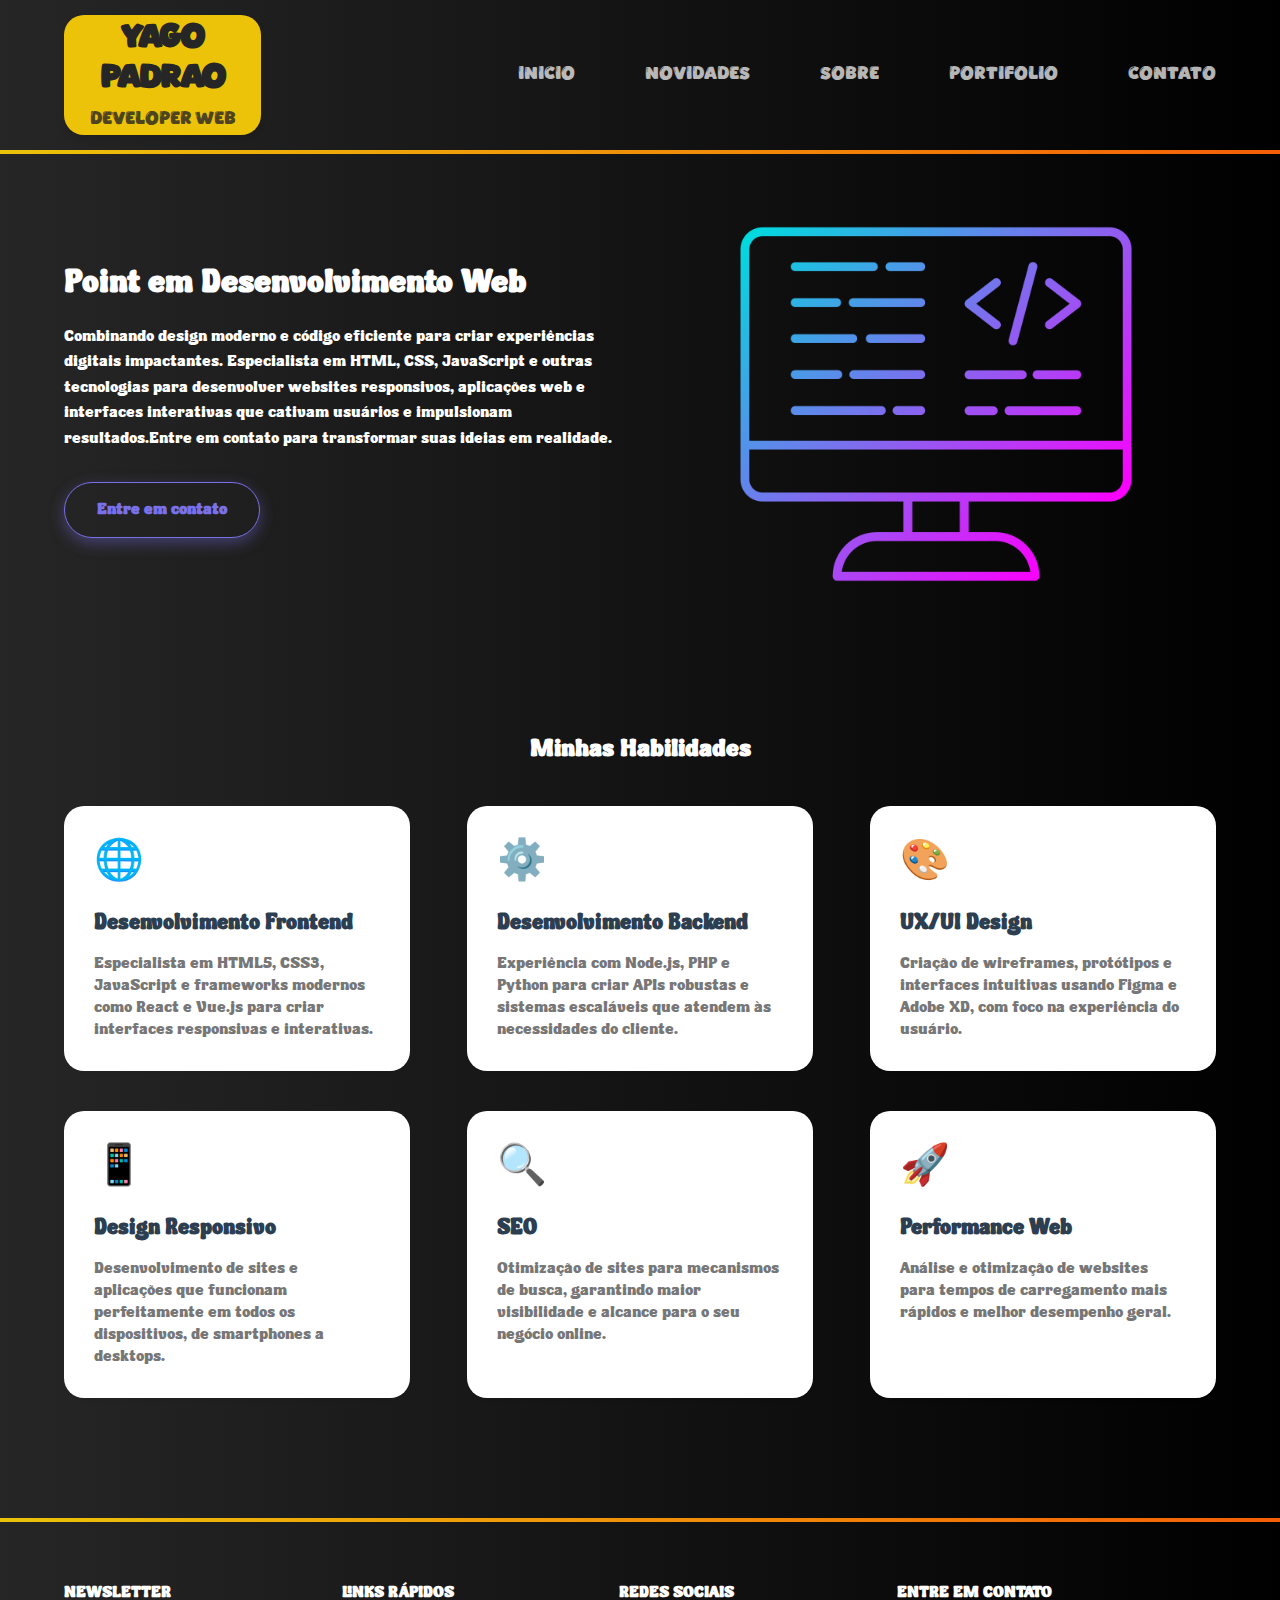
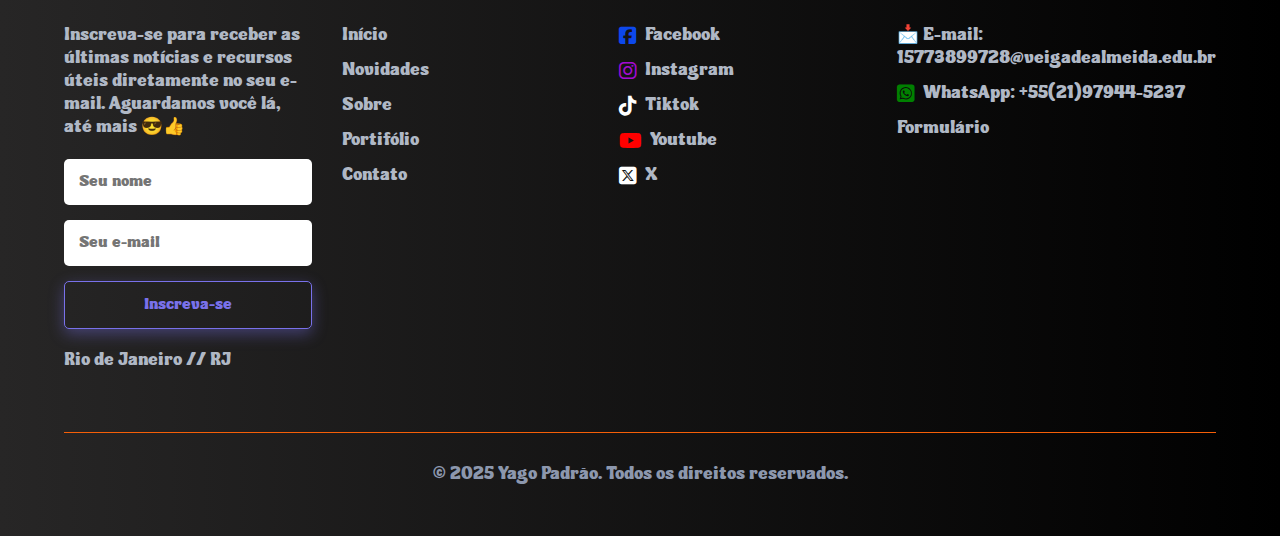
==== commit f8012c5d: "v31" ====
--- a/index.html
+++ b/index.html
@@ -58,7 +58,7 @@
     </main>
 
     <!-- Habilidades Section -->
-    <section class="skills" id="habilidades">
+    <section class="skills" id="habilidades">  
         <div class="container">
             <h2 class="section-title">Minhas Habilidades</h2>
             <div class="skills-content">
--- a/style.css
+++ b/style.css
@@ -109,7 +109,6 @@
 
 /* Navigation Categories */
 .nav-categories {
-    background-image: linear-gradient(to right, #272626);
     width: 100%;
     display: flex;
     justify-content: flex-end; 
@@ -555,4 +554,4 @@
         text-align: center;
         gap: 20px;
     }
-}+}
